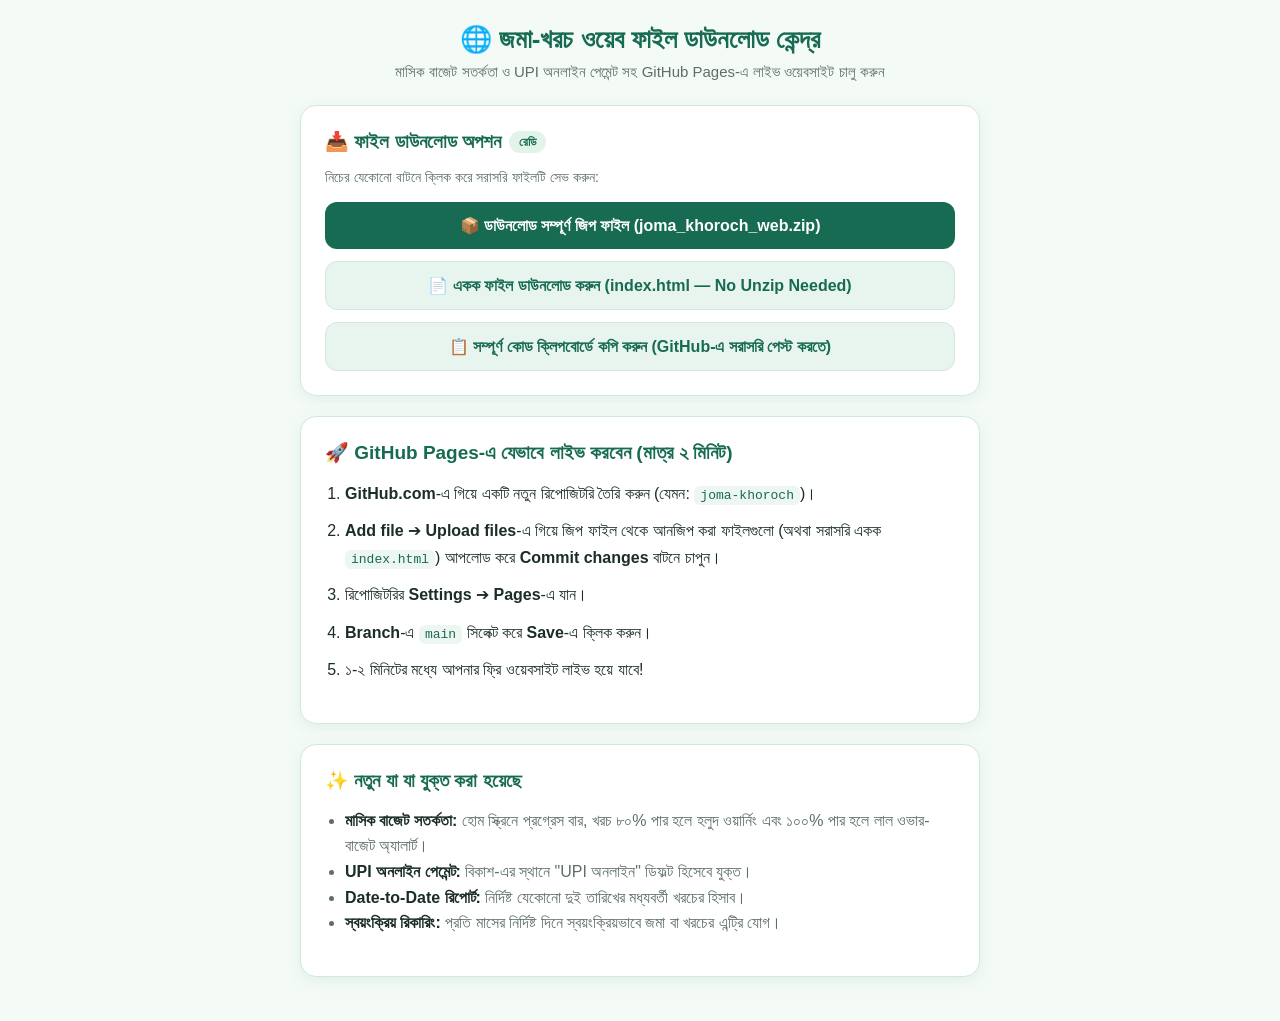
==== download.html @ 05974586 "feat: add web interface files Initial implementation of the frontend structure for the Joma-Khoroch " ====
<!DOCTYPE html>
<html lang="bn">
<head>
  <meta charset="UTF-8">
  <meta name="viewport" content="width=device-width, initial-scale=1.0">
  <title>ডাউনলোড করুন • জমা-খরচ GitHub Pages ফাইল</title>
  <style>
    :root {
      --primary: #176b52;
      --primary-dark: #0f4d3a;
      --bg: #f4fbf7;
      --card-bg: #ffffff;
      --text: #1b2e26;
      --text-muted: #5e6f67;
      --border: #d2e8dd;
    }
    body {
      font-family: -apple-system, BlinkMacSystemFont, "Segoe UI", Roboto, "Hind Siliguri", sans-serif;
      background: var(--bg);
      color: var(--text);
      margin: 0;
      padding: 24px 16px;
      display: flex;
      justify-content: center;
    }
    .container {
      max-width: 680px;
      width: 100%;
    }
    .header {
      text-align: center;
      margin-bottom: 24px;
    }
    .header h1 {
      color: var(--primary);
      margin: 0 0 8px 0;
      font-size: 26px;
    }
    .header p {
      color: var(--text-muted);
      margin: 0;
      font-size: 15px;
    }
    .card {
      background: var(--card-bg);
      border: 1px solid var(--border);
      border-radius: 16px;
      padding: 24px;
      box-shadow: 0 4px 16px rgba(23, 107, 82, 0.08);
      margin-bottom: 20px;
    }
    .card h2 {
      margin-top: 0;
      font-size: 19px;
      color: var(--primary);
      display: flex;
      align-items: center;
      gap: 8px;
    }
    .btn-group {
      display: flex;
      flex-direction: column;
      gap: 12px;
      margin-top: 16px;
    }
    .btn {
      display: flex;
      align-items: center;
      justify-content: center;
      gap: 10px;
      padding: 14px 20px;
      border-radius: 12px;
      font-size: 16px;
      font-weight: 600;
      text-decoration: none;
      cursor: pointer;
      border: none;
      transition: all 0.2s ease;
    }
    .btn-primary {
      background: var(--primary);
      color: #ffffff;
    }
    .btn-primary:hover {
      background: var(--primary-dark);
      transform: translateY(-1px);
    }
    .btn-secondary {
      background: #e8f5ee;
      color: var(--primary);
      border: 1px solid var(--border);
    }
    .btn-secondary:hover {
      background: #d9efe4;
    }
    .badge {
      display: inline-block;
      padding: 4px 10px;
      border-radius: 20px;
      font-size: 12px;
      font-weight: bold;
      background: #e2f4ea;
      color: var(--primary);
    }
    .steps {
      padding-left: 20px;
      line-height: 1.7;
    }
    .steps li {
      margin-bottom: 10px;
    }
    code {
      background: #edf6f1;
      padding: 2px 6px;
      border-radius: 6px;
      font-family: monospace;
      color: var(--primary);
    }
    .toast {
      display: none;
      position: fixed;
      bottom: 24px;
      left: 50%;
      transform: translateX(-50%);
      background: #176b52;
      color: #fff;
      padding: 12px 24px;
      border-radius: 30px;
      box-shadow: 0 4px 12px rgba(0,0,0,0.15);
      font-weight: 600;
      z-index: 999;
    }
  </style>
</head>
<body>
  <div class="container">
    <div class="header">
      <h1>🌐 জমা-খরচ ওয়েব ফাইল ডাউনলোড কেন্দ্র</h1>
      <p>মাসিক বাজেট সতর্কতা ও UPI অনলাইন পেমেন্ট সহ GitHub Pages-এ লাইভ ওয়েবসাইট চালু করুন</p>
    </div>

    <!-- DOWNLOAD BUTTONS -->
    <div class="card">
      <h2>📥 ফাইল ডাউনলোড অপশন <span class="badge">রেডি</span></h2>
      <p style="color: var(--text-muted); font-size: 14px; margin-top: 4px;">
        নিচের যেকোনো বাটনে ক্লিক করে সরাসরি ফাইলটি সেভ করুন:
      </p>

      <div class="btn-group">
        <a href="joma_khoroch_web.zip" download="joma_khoroch_web.zip" class="btn btn-primary" id="downloadZipBtn">
          📦 ডাউনলোড সম্পূর্ণ জিপ ফাইল (joma_khoroch_web.zip)
        </a>
        <a href="web/index_standalone.html" download="index.html" class="btn btn-secondary" id="downloadHtmlBtn">
          📄 একক ফাইল ডাউনলোড করুন (index.html — No Unzip Needed)
        </a>
        <button type="button" class="btn btn-secondary" id="copyCodeBtn">
          📋 সম্পূর্ণ কোড ক্লিপবোর্ডে কপি করুন (GitHub-এ সরাসরি পেস্ট করতে)
        </button>
      </div>
    </div>

    <!-- QUICK GITHUB STEPS -->
    <div class="card">
      <h2>🚀 GitHub Pages-এ যেভাবে লাইভ করবেন (মাত্র ২ মিনিট)</h2>
      <ol class="steps">
        <li><strong>GitHub.com</strong>-এ গিয়ে একটি নতুন রিপোজিটরি তৈরি করুন (যেমন: <code>joma-khoroch</code>)।</li>
        <li><strong>Add file</strong> ➔ <strong>Upload files</strong>-এ গিয়ে জিপ ফাইল থেকে আনজিপ করা ফাইলগুলো (অথবা সরাসরি একক <code>index.html</code>) আপলোড করে <strong>Commit changes</strong> বাটনে চাপুন।</li>
        <li>রিপোজিটরির <strong>Settings</strong> ➔ <strong>Pages</strong>-এ যান।</li>
        <li><strong>Branch</strong>-এ <code>main</code> সিলেক্ট করে <strong>Save</strong>-এ ক্লিক করুন।</li>
        <li>১-২ মিনিটের মধ্যে আপনার ফ্রি ওয়েবসাইট লাইভ হয়ে যাবে!</li>
      </ol>
    </div>

    <!-- FEATURES INCLUDED -->
    <div class="card">
      <h2>✨ নতুন যা যা যুক্ত করা হয়েছে</h2>
      <ul style="padding-left: 20px; line-height: 1.6; color: var(--text-muted);">
        <li><strong style="color: var(--text);">মাসিক বাজেট সতর্কতা:</strong> হোম স্ক্রিনে প্রগ্রেস বার, খরচ ৮০% পার হলে হলুদ ওয়ার্নিং এবং ১০০% পার হলে লাল ওভার-বাজেট অ্যালার্ট।</li>
        <li><strong style="color: var(--text);">UPI অনলাইন পেমেন্ট:</strong> বিকাশ-এর স্থানে "UPI অনলাইন" ডিফল্ট হিসেবে যুক্ত।</li>
        <li><strong style="color: var(--text);">Date-to-Date রিপোর্ট:</strong> নির্দিষ্ট যেকোনো দুই তারিখের মধ্যবর্তী খরচের হিসাব।</li>
        <li><strong style="color: var(--text);">স্বয়ংক্রিয় রিকারিং:</strong> প্রতি মাসের নির্দিষ্ট দিনে স্বয়ংক্রিয়ভাবে জমা বা খরচের এন্ট্রি যোগ।</li>
      </ul>
    </div>
  </div>

  <div id="toast" class="toast">✅ কোড সফলভাবে কপি হয়েছে!</div>

  <script>
    document.getElementById('copyCodeBtn').addEventListener('click', async () => {
      try {
        const res = await fetch('web/index_standalone.html');
        const code = await res.text();
        await navigator.clipboard.writeText(code);
        const t = document.getElementById('toast');
        t.style.display = 'block';
        setTimeout(() => t.style.display = 'none', 3000);
      } catch (err) {
        alert('কপি করার জন্য web/index_standalone.html ফাইলটি ওপেন করে কোড কপি করুন।');
      }
    });
  </script>
</body>
</html>
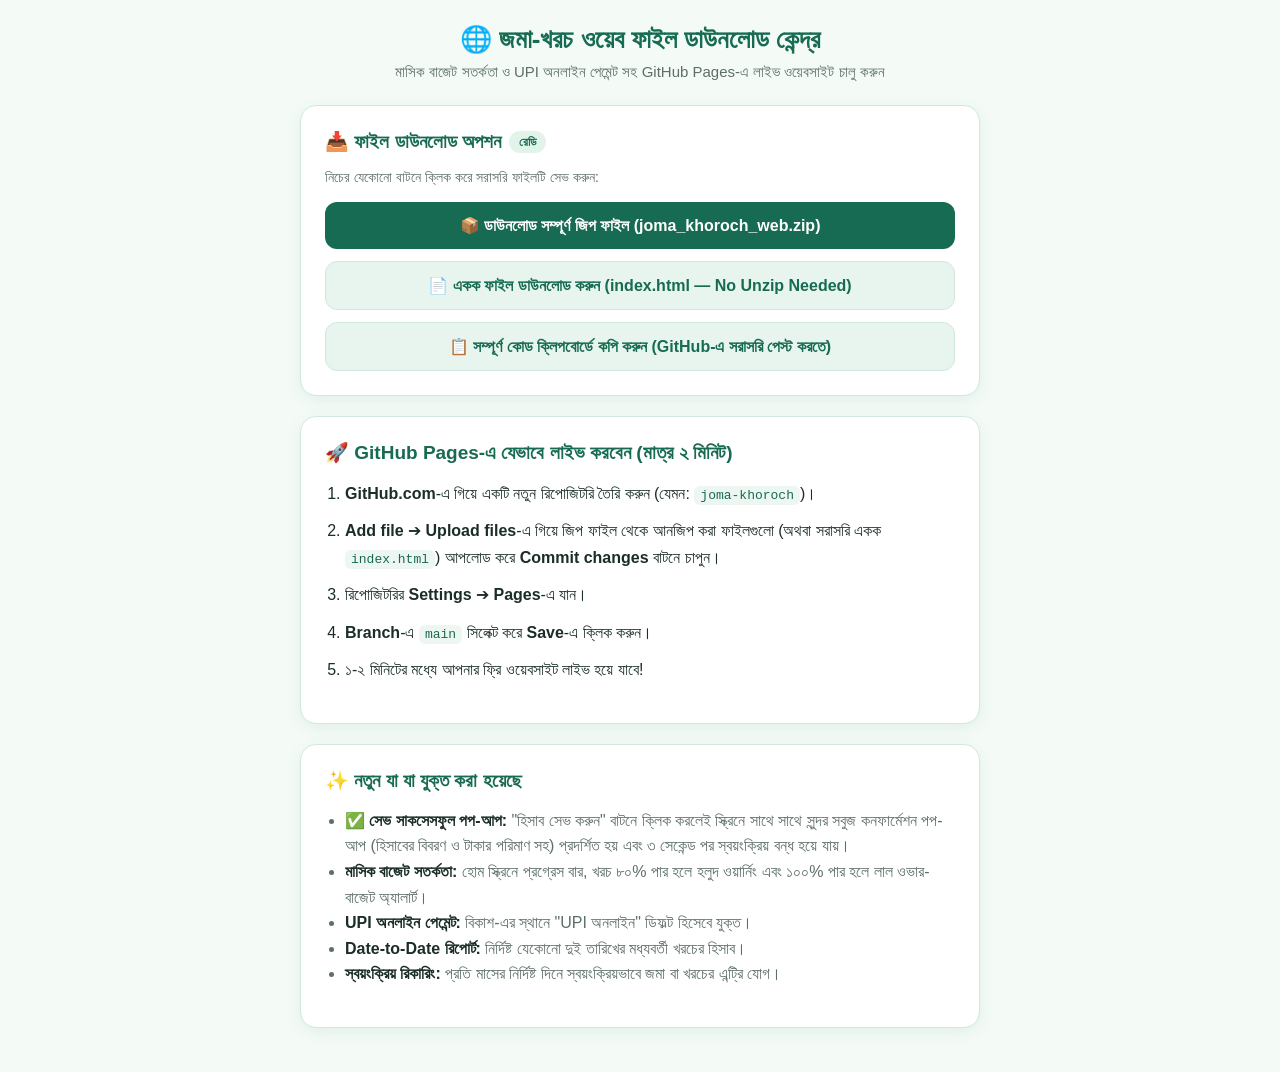
==== commit 4e6e89b9: "build: update project configuration and environment" ====
--- a/download.html
+++ b/download.html
@@ -175,6 +175,7 @@
     <div class="card">
       <h2>✨ নতুন যা যা যুক্ত করা হয়েছে</h2>
       <ul style="padding-left: 20px; line-height: 1.6; color: var(--text-muted);">
+        <li><strong style="color: var(--text);">✅ সেভ সাকসেসফুল পপ-আপ:</strong> "হিসাব সেভ করুন" বাটনে ক্লিক করলেই স্ক্রিনে সাথে সাথে সুন্দর সবুজ কনফার্মেশন পপ-আপ (হিসাবের বিবরণ ও টাকার পরিমাণ সহ) প্রদর্শিত হয় এবং ৩ সেকেন্ড পর স্বয়ংক্রিয় বন্ধ হয়ে যায়।</li>
         <li><strong style="color: var(--text);">মাসিক বাজেট সতর্কতা:</strong> হোম স্ক্রিনে প্রগ্রেস বার, খরচ ৮০% পার হলে হলুদ ওয়ার্নিং এবং ১০০% পার হলে লাল ওভার-বাজেট অ্যালার্ট।</li>
         <li><strong style="color: var(--text);">UPI অনলাইন পেমেন্ট:</strong> বিকাশ-এর স্থানে "UPI অনলাইন" ডিফল্ট হিসেবে যুক্ত।</li>
         <li><strong style="color: var(--text);">Date-to-Date রিপোর্ট:</strong> নির্দিষ্ট যেকোনো দুই তারিখের মধ্যবর্তী খরচের হিসাব।</li>
